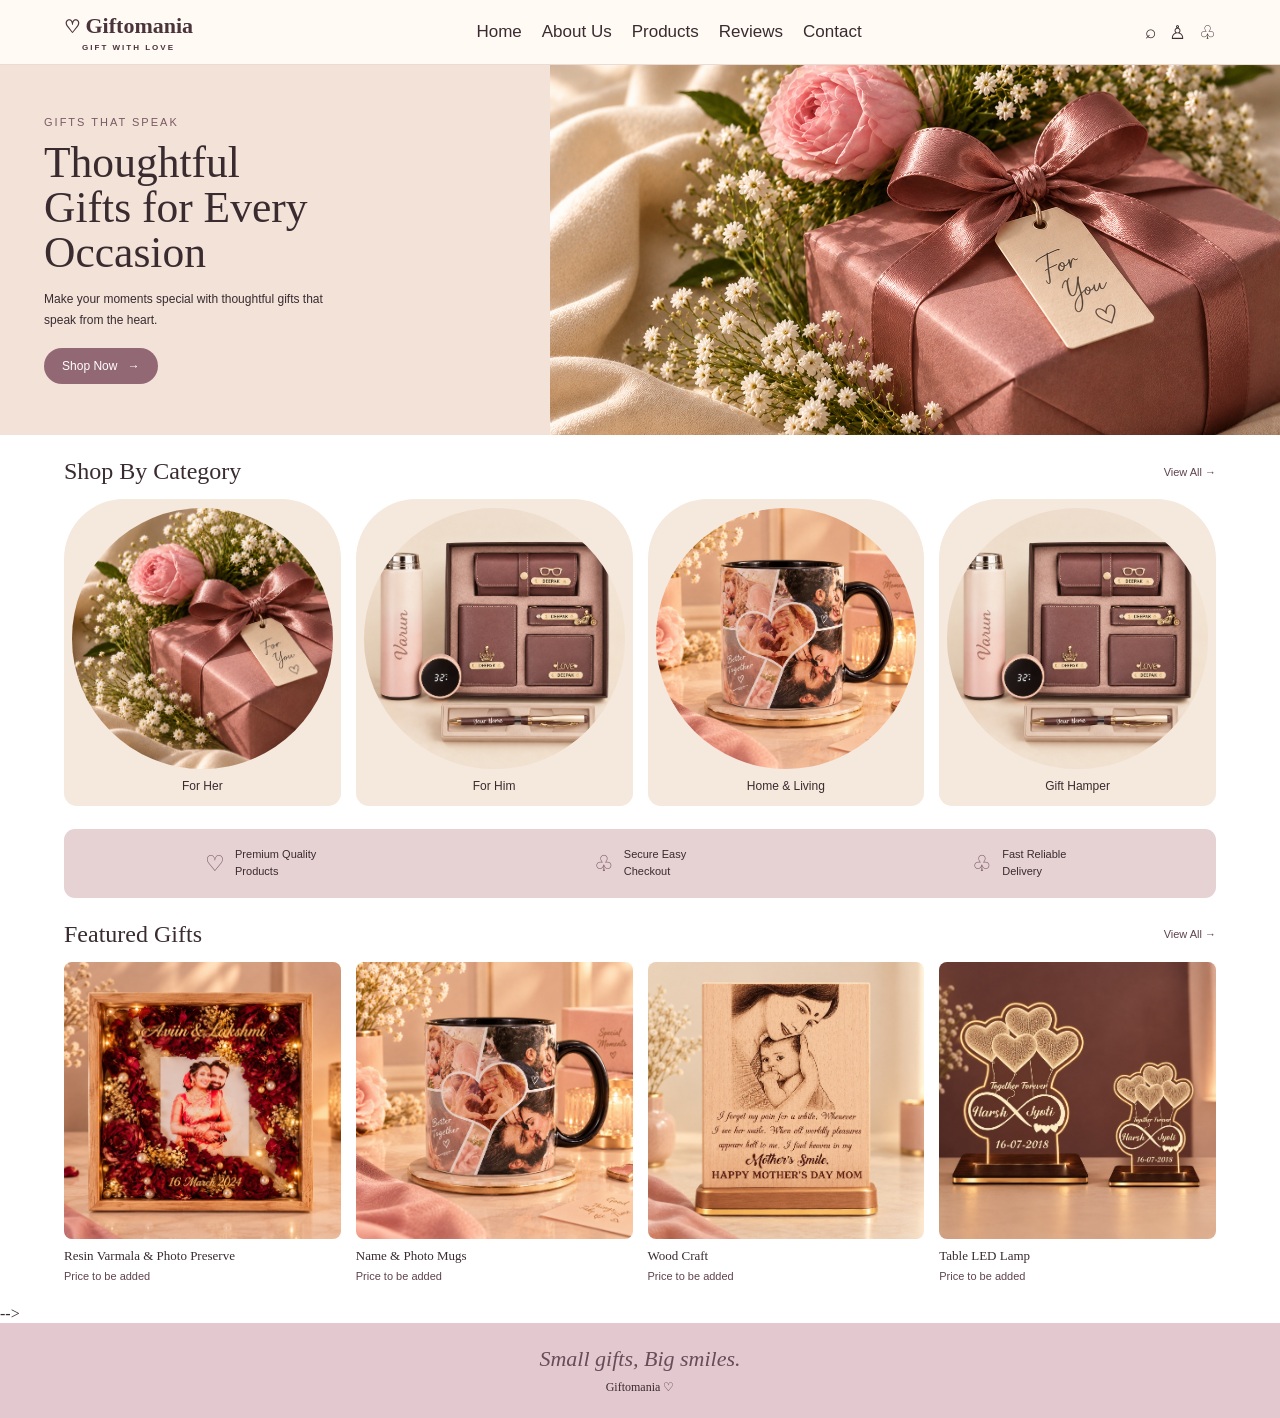
==== index.html @ 01760bbf "Initial commit" ====
<!DOCTYPE html>
<html lang="en">
<head>
    <meta charset="UTF-8">
    <meta name="viewport" content="width=device-width, initial-scale=1.0">
    <title>Giftomania | Thoughtful Gifts</title>
    <link rel="stylesheet" href="asset/image/style.css">
    <style>
        
/* Hero Section */
.hero {
    min-height: 330px;
    display: grid;
    grid-template-columns: 43% 57%;
    background-color: #f2e2d8;
    overflow: hidden;
}

.hero-content {
    padding: 35px 10px 35px 8%;
    align-self: center;
}

.eyebrow {
    margin-bottom: 12px;
    color: #795963;
    font-family: Arial, sans-serif;
    font-size: 11px;
    letter-spacing: 2px;
}

.hero h1 {
    margin-bottom: 14px;
    font-size: clamp(28px, 3.4vw, 46px);
    font-weight: normal;
    line-height: 1.04;
}

.hero-description {
    max-width: 290px;
    margin-bottom: 18px;
    font-family: Arial, sans-serif;
    font-size: 12px;
    line-height: 1.7;
}

.shop-button {
    display: inline-block;
    padding: 11px 18px;
    border-radius: 25px;
    background-color: #936875;
    color: #ffffff;
    font-family: Arial, sans-serif;
    font-size: 12px;
    text-decoration: none;
}

.shop-button:hover {
    background-color: #79515f;
}

.shop-button span {
    margin-left: 7px;
}

.hero-photo {
    height: 370px;
    overflow: hidden;
}

.hero-photo img {
    display: block;
    width: 100%;
    height: 370px;
    object-fit: cover;
    object-position: center;
}

/* Section Headings */
.categories-section,
.products-section {
    padding: 23px 5%;
}

.section-heading {
    display: flex;
    justify-content: space-between;
    align-items: center;
    gap: 10px;
    margin-bottom: 14px;
}

.section-heading h2 {
    font-size: 24px;
    font-weight: normal;
}

.section-heading a {
    color: #60434c;
    font-family: Arial, sans-serif;
    font-size: 11px;
    text-decoration: none;
}

/* Categories */
.categories {
    display: grid;
    grid-template-columns: repeat(4, minmax(0, 1fr));
    gap: 15px;
    width: 100%;
}

.category-card {
    min-width: 0;
    padding: 9px 8px 13px;
    border-radius: 60px 60px 13px 13px;
    background-color: #f5e8dd;
    text-align: center;
}

.category-card img {
    display: block;
    width: 100%;
    aspect-ratio: 1 / 1;
    height: auto;
    margin-bottom: 10px;
    border-radius: 50%;
    object-fit: cover;
}

.category-card h3 {
    font-family: Arial, sans-serif;
    font-size: 12px;
    font-weight: normal;
}

/* Service Benefits */
.benefits {
    display: grid;
    grid-template-columns: repeat(3, 1fr);
    gap: 10px;
    margin: 0 5%;
    padding: 17px 12px;
    border-radius: 11px;
    background-color: #e6d1d3;
}

.benefit {
    display: flex;
    align-items: center;
    justify-content: center;
    gap: 10px;
    font-family: Arial, sans-serif;
    font-size: 11px;
    line-height: 1.6;
}

.benefit span {
    color: #76535e;
    font-size: 22px;
}

/* Featured Gifts Slider */
.products-slider {
    width: 100%;
    overflow: hidden;
}

.products-track {
    display: flex;
    width: max-content;
    animation: giftSlide 24s linear infinite;
}

.products-group {
    display: flex;
    flex-shrink: 0;
    gap: 15px;
    padding-right: 15px;
}

.products-group .product-card {
    flex: 0 0 calc((90vw - 45px) / 4);
    min-width: 0;
}

.product-card {
    min-width: 0;
}

.product-card img {
    display: block;
    width: 100%;
    aspect-ratio: 1 / 1;
    height: auto;
    margin-bottom: 8px;
    border-radius: 8px;
    object-fit: cover;
}

.product-card h3 {
    margin-bottom: 5px;
    font-size: 13px;
    font-weight: normal;
    line-height: 1.4;
}

.price {
    color: #60434c;
    font-family: Arial, sans-serif;
    font-size: 11px;
}

/* Sliding Animation */
@keyframes giftSlide {
    from {
        transform: translateX(0);
    }

    to {
        transform: translateX(-50%);
    }
}

/* Pause when the mouse is over the slider */
.products-slider:hover .products-track {
    animation-play-state: paused;
}

/* Footer */
footer {
    padding: 23px 5%;
    background-color: #e4c8cf;
    text-align: center;
}

.footer-message {
    margin-bottom: 8px;
    color: #684c58;
    font-size: 22px;
    font-style: italic;
}

.footer-brand {
    font-size: 12px;
}


    </style>
</head>

<body>
    <header class="header">
        <a href="#home" class="logo">
            <span>♡</span> Giftomania
            <small>GIFT WITH LOVE</small>
        </a>

        <nav>
            <a href="home.html">Home</a>
            <a href="about.html">About Us</a>
            <a href="products.html">Products</a>
            <a href="reviews.html">Reviews</a>
            <a href="contact.html">Contact</a>
        </nav>

        <div class="header-icons">
            <span>⌕</span>
            <span>♙</span>
            <span>♧</span>
        </div>
    </header>

    <main>
        <section class="hero" id="home">
        
            <div class="hero-content">
                <p class="eyebrow">GIFTS THAT SPEAK</p>

                <h1>
                    Thoughtful<br>
                    Gifts for Every<br>
                    Occasion
                </h1>

                <p class="hero-description">
                    Make your moments special with
                    thoughtful gifts that speak from the heart.
                </p>

                <a href="#products" class="shop-button">
                    Shop Now <span>→</span>
                </a>
            </div>

            <div class="hero-photo">
                <img src="asset/image/image1.png"
                     alt="Pink gift box with golden ribbon and flowers">
            </div>

        </section>

        <!-- Shop By Category -->
        <section class="categories-section" id="about">

            <div class="section-heading">
                <h2>Shop By Category</h2>
                <a href="#products">View All →</a>
            </div>

            <div class="categories">

                <article class="category-card">
                    <img src="asset/image/image1.png" alt="Gifts for her">
                    <h3>For Her</h3>
                </article>

                <article class="category-card">
                    <img src="asset/image/image_3.png"
                         alt="Personalized gift set">
                    <h3>For Him</h3>
                </article>

                <article class="category-card">
                    <img src="asset/image/image_4.png"
                         alt="Decorative photo lamp">
                    <h3>Home & Living</h3>
                </article>

                <article class="category-card">
                    <img src="asset/image/image_3.png" alt="Gift hamper">
                    <h3>Gift Hamper</h3>
                </article>

            </div>
        </section>
        <section class="benefits">

            <div class="benefit">
                <span>♡</span>
                <p>Premium Quality<br>Products</p>
            </div>

            <div class="benefit">
                <span>♧</span>
                <p>Secure Easy<br>Checkout</p>
            </div>

            <div class="benefit">
                <span>♧</span>
                <p>Fast Reliable<br>Delivery</p>
            </div>

        </section>
         <section class="products-section" id="products">

            <div class="section-heading">
                <h2>Featured Gifts</h2>
                <a href="#products">View All →</a>
            </div>

            <div class="products-slider">

                <div class="products-track">
                    <div class="products-group">

                        <article class="product-card">
                            <img src="asset/image/image_7.png"
                                 alt="Resin Varmala and Photo Preserve">
                            <h3>Resin Varmala &amp; Photo Preserve</h3>
                            <p class="price">Price to be added</p>
                        </article>

                        <article class="product-card">
                            <img src="asset/image/image_4.png"
                                 alt="Name and Photo Mugs">
                            <h3>Name &amp; Photo Mugs</h3>
                            <p class="price">Price to be added</p>
                        </article>

                        <article class="product-card">
                            <img src="asset/image/image_5.png"
                                 alt="Wood Craft">
                            <h3>Wood Craft</h3>
                            <p class="price">Price to be added</p>
                        </article>

                        <article class="product-card">
                            <img src="asset/image/image_2.png"
                                 alt="Table LED Lamp">
                            <h3>Table LED Lamp</h3>
                            <p class="price">Price to be added</p>
                        </article>

                    </div>

                    <!-- Second set for continuous sliding -->
                    <div class="products-group" aria-hidden="true">

                        <article class="product-card">
                            <img src="asset/image/image_5.png" alt="">
                            <h3>Resin Varmala &amp; Photo Preserve</h3>
                            <p class="price">Price to be added</p>
                        </article>

                        <article class="product-card">
                            <img src="asset/image/image_4.png" alt="">
                            <h3>Name &amp; Photo Mugs</h3>
                            <p class="price">Price to be added</p>
                        </article>

                        <article class="product-card">
                            <img src="asset/image/image_5.png"
                                 alt="">
                            <h3>Wood Craft</h3>
                            <p class="price">Price to be added</p>
                        </article>

                        <article class="product-card">
                            <img src="asset/image/image_6.png"
                                 alt="">
                            <h3>Table LED Lamp</h3>
                            <p class="price">Price to be added</p>
                        </article>

                    </div>

                </div>
            </div>

        </section> -->

    </main>

    <!-- Footer -->
    <footer id="contact">
        <p class="footer-message">Small gifts, Big smiles.</p>
        <p class="footer-brand">Giftomania ♡</p>
    </footer>

</body>
</html>
---- asset/image/style.css ----
/* Basic Setup */
* {
    margin: 0;
    padding: 0;
    box-sizing: border-box;
}

html {
    scroll-behavior: smooth;
}

body {
    background-color: white;
    color: #392b30;
    font-family: Georgia, "Times New Roman", serif;
    /* width: 90%; */
}

img {
    max-width: 100%;
    height: 100%;
}

/* Header */
.header {
    min-height: 65px;
    padding: 12px 5%;
    display: flex;
    align-items: center;
    justify-content: space-between;
    gap: 20px;
    background-color: #fffaf4;
    border-bottom: 1px solid #eadbd5;
}

.logo {
    color: #4a333b;
    text-decoration: none;
    font-size: 22px;
    font-weight: bold;
    white-space: nowrap;
}

.logo span {
    font-size: 18px;
}

.logo small {
    display: block;
    margin-top: 4px;
    text-align: center;
    font-family: Arial, sans-serif;
    font-size: 8px;
    letter-spacing: 2px;
}

nav {
    display: flex;
    flex-wrap: wrap;
    justify-content: center;
    gap: 20px;
}

nav a {
    color: #392b30;
    font-family: Arial, sans-serif;
    font-size: 17px;
    text-decoration: none;
}

nav a:hover {
    color: #936875;
}

.header-icons {
    display: flex;
    gap: 13px;
    font-size: 19px;
}
/* Tablet */
@media (max-width: 900px) {
    .header {
        flex-wrap: wrap;
        gap: 12px;
    }

    nav {
        order: 3;
        width: 100%;
        justify-content: space-between;
    }

    .hero {
        grid-template-columns: 44% 56%;
    }

    .hero-content {
        padding-left: 7%;
    }

    .categories {
        gap: 8px;
    }

    .category-card {
        padding: 7px 5px 10px;
    }

    .category-card h3 {
        font-size: 10px;
    }

    .products-group {
        gap: 8px;
        padding-right: 8px;
    }

    .products-group .product-card {
        flex-basis: calc((90vw - 24px) / 4);
    }
}

/* Mobile */
@media (max-width: 600px) {
    .header {
        padding: 12px 4%;
    }

    .logo {
        font-size: 19px;
    }

    nav {
        gap: 10px;
    }

    nav a {
        font-size: 10px;
    }

    .header-icons {
        gap: 8px;
        font-size: 16px;
    }

    .hero {
        grid-template-columns: 44% 56%;
        min-height: 190px;
    }

    .hero-content {
        padding: 18px 5px 18px 7%;
    }

    .eyebrow {
        margin-bottom: 8px;
        font-size: 8px;
        letter-spacing: 1px;
    }

    .hero h1 {
        margin-bottom: 8px;
        font-size: clamp(19px, 5.2vw, 29px);
    }

    .hero-description {
        margin-bottom: 10px;
        font-size: 9px;
        line-height: 1.5;
    }

    .shop-button {
        padding: 8px 11px;
        font-size: 9px;
    }

    .hero-photo,
    .hero-photo img {
        height: 190px;
        min-height: 190px;
    }

    .categories-section,
    .products-section {
        padding: 16px 4%;
    }

    .section-heading {
        margin-bottom: 10px;
    }

    .section-heading h2 {
        font-size: 19px;
    }

    .section-heading a {
        font-size: 9px;
    }

    .categories {
        gap: 6px;
    }

    .category-card {
        width: 100%;
        min-width: 0;
        padding: 7px 5px 10px;
    }

    .category-card img {
        margin-bottom: 6px;
    }

    .category-card h3 {
        font-size: 8px;
        line-height: 1.3;
        overflow-wrap: anywhere;
    }

    .benefits {
        gap: 3px;
        margin: 0 4%;
        padding: 10px 4px;
    }

    .benefit {
        gap: 4px;
        font-size: 8px;
        line-height: 1.4;
    }

    .benefit span {
        font-size: 15px;
    }

    .products-group {
        gap: 6px;
        padding-right: 6px;
    }

    .products-group .product-card {
        flex-basis: calc((92vw - 18px) / 4);
    }

    .product-card img {
        margin-bottom: 5px;
        border-radius: 5px;
    }

    .product-card h3 {
        font-size: 9px;
    }

    .price {
        font-size: 8px;
        overflow-wrap: anywhere;
    }

    footer {
        padding: 18px 4%;
    }

    .footer-message {
        font-size: 17px;
    }
}

/* Small Mobile */
@media (max-width: 380px) {
    nav {
        gap: 7px;
    }

    nav a {
        font-size: 9px;
    }

    .hero h1 {
        font-size: 19px;
    }

    .categories {
        gap: 4px;
    }

    .category-card h3 {
        font-size: 7px;
    }

    .benefit {
        font-size: 7px;
    }
}

/* Print-Friendly Price List */
@media print {
    .header,
    .hero,
    .categories-section,
    .benefits,
    footer {
        display: none;
    }

    body {
        background: #ffffff;
        color: #000000;
    }

    .products-section {
        padding: 0;
    }

    .products-slider {
        overflow: visible;
    }

    .products-track {
        display: block;
        width: 100%;
        animation: none;
    }

    .products-group {
        display: block;
        padding: 0;
    }

    .products-group[aria-hidden="true"] {
        display: none;
    }

    .product-card {
        display: flex;
        align-items: center;
        gap: 15px;
        margin-bottom: 12px;
        break-inside: avoid;
    }

    .product-card img {
        width: 70px;
        height: 70px;
    }
}

/* Reduce motion when requested by the device */
@media (prefers-reduced-motion: reduce) {
    .products-track {
        animation: none;
    }
}
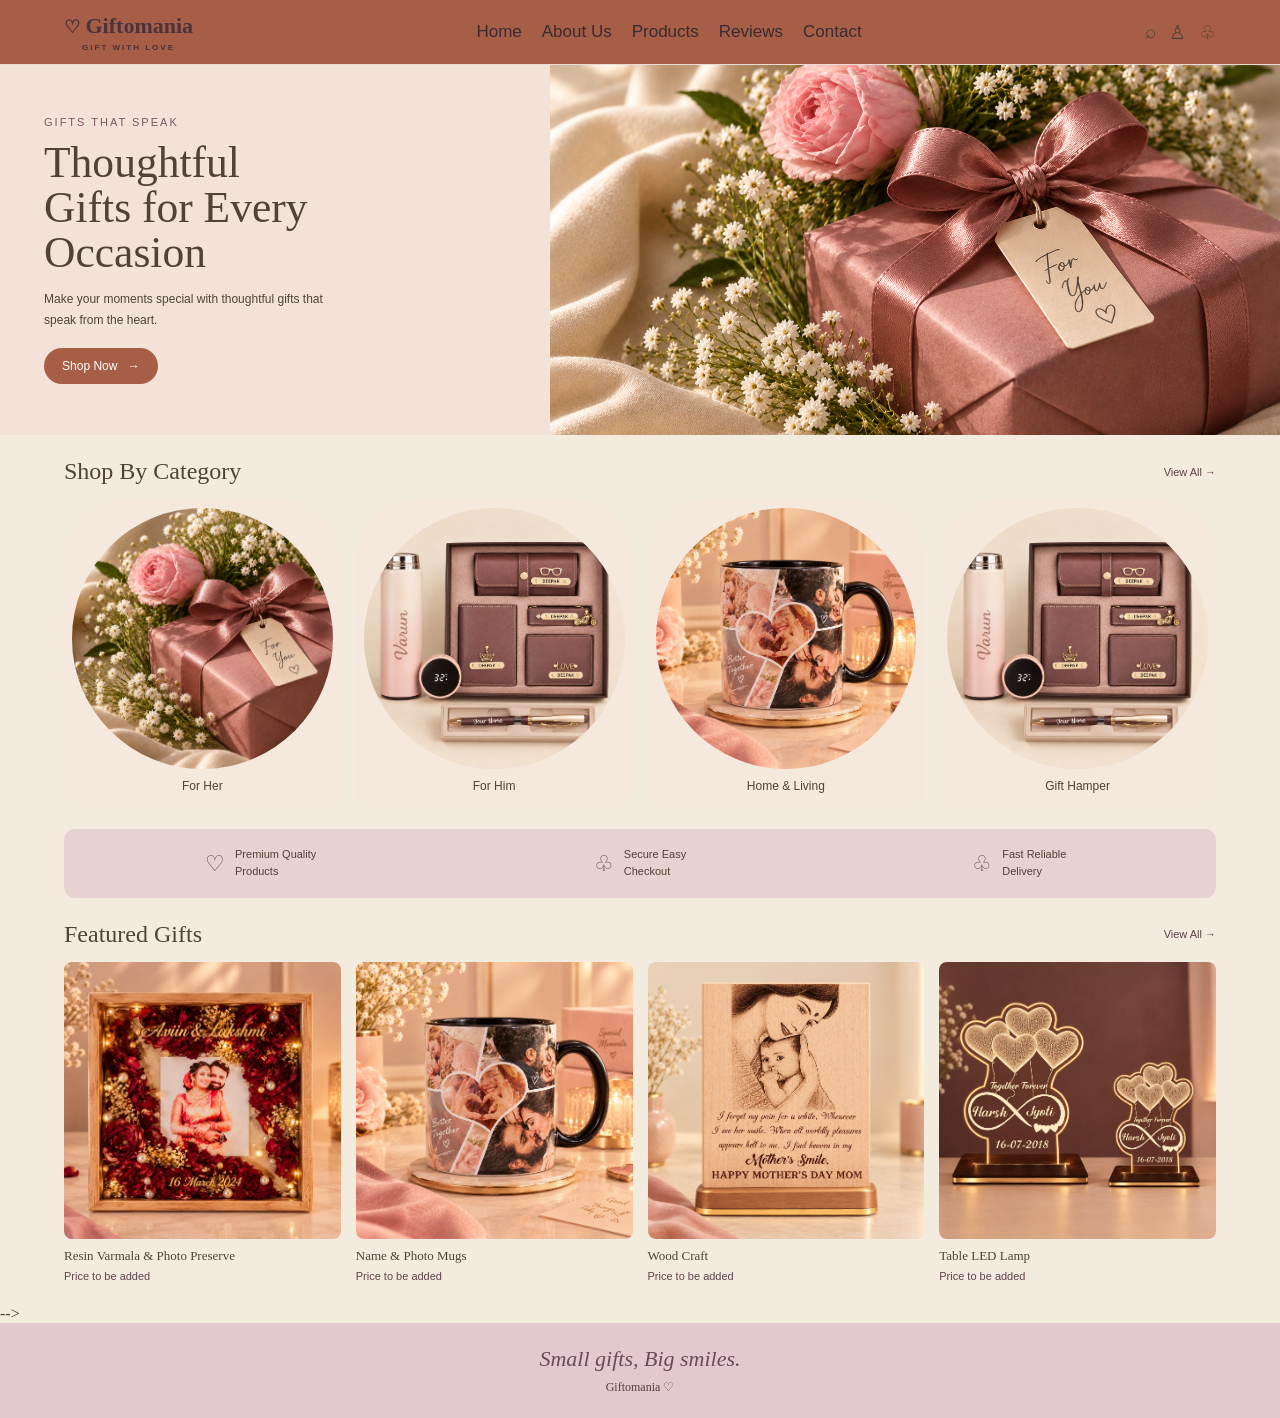
==== commit e6f8da7e: "Update index.html" ====
--- a/index.html
+++ b/index.html
@@ -49,8 +49,8 @@
     display: inline-block;
     padding: 11px 18px;
     border-radius: 25px;
-    background-color: #936875;
-    color: #ffffff;
+    background-color: var(--primary);
+    color: var(--surface);
     font-family: Arial, sans-serif;
     font-size: 12px;
     text-decoration: none;
--- a/asset/image/style.css
+++ b/asset/image/style.css
@@ -5,14 +5,24 @@
     padding: 0;
     box-sizing: border-box;
 }
+:root{
+    --primary:#a65e46;
+    --secondary:#a8b5a;
+    --accent:#514238;
+    --background:#f3ebdd;
+    --surface:#ffffff;
+    --text:#514238;
+    --text-light:#85796d;
+    --border:#ddd0be;
+    
 
 html {
     scroll-behavior: smooth;
 }
 
 body {
-    background-color: white;
-    color: #392b30;
+    background-color: var(--background);
+    color: var(--text);
     font-family: Georgia, "Times New Roman", serif;
     /* width: 90%; */
 }
@@ -30,7 +40,7 @@
     align-items: center;
     justify-content: space-between;
     gap: 20px;
-    background-color: #fffaf4;
+    background-color: var(--primary);
     border-bottom: 1px solid #eadbd5;
 }
 
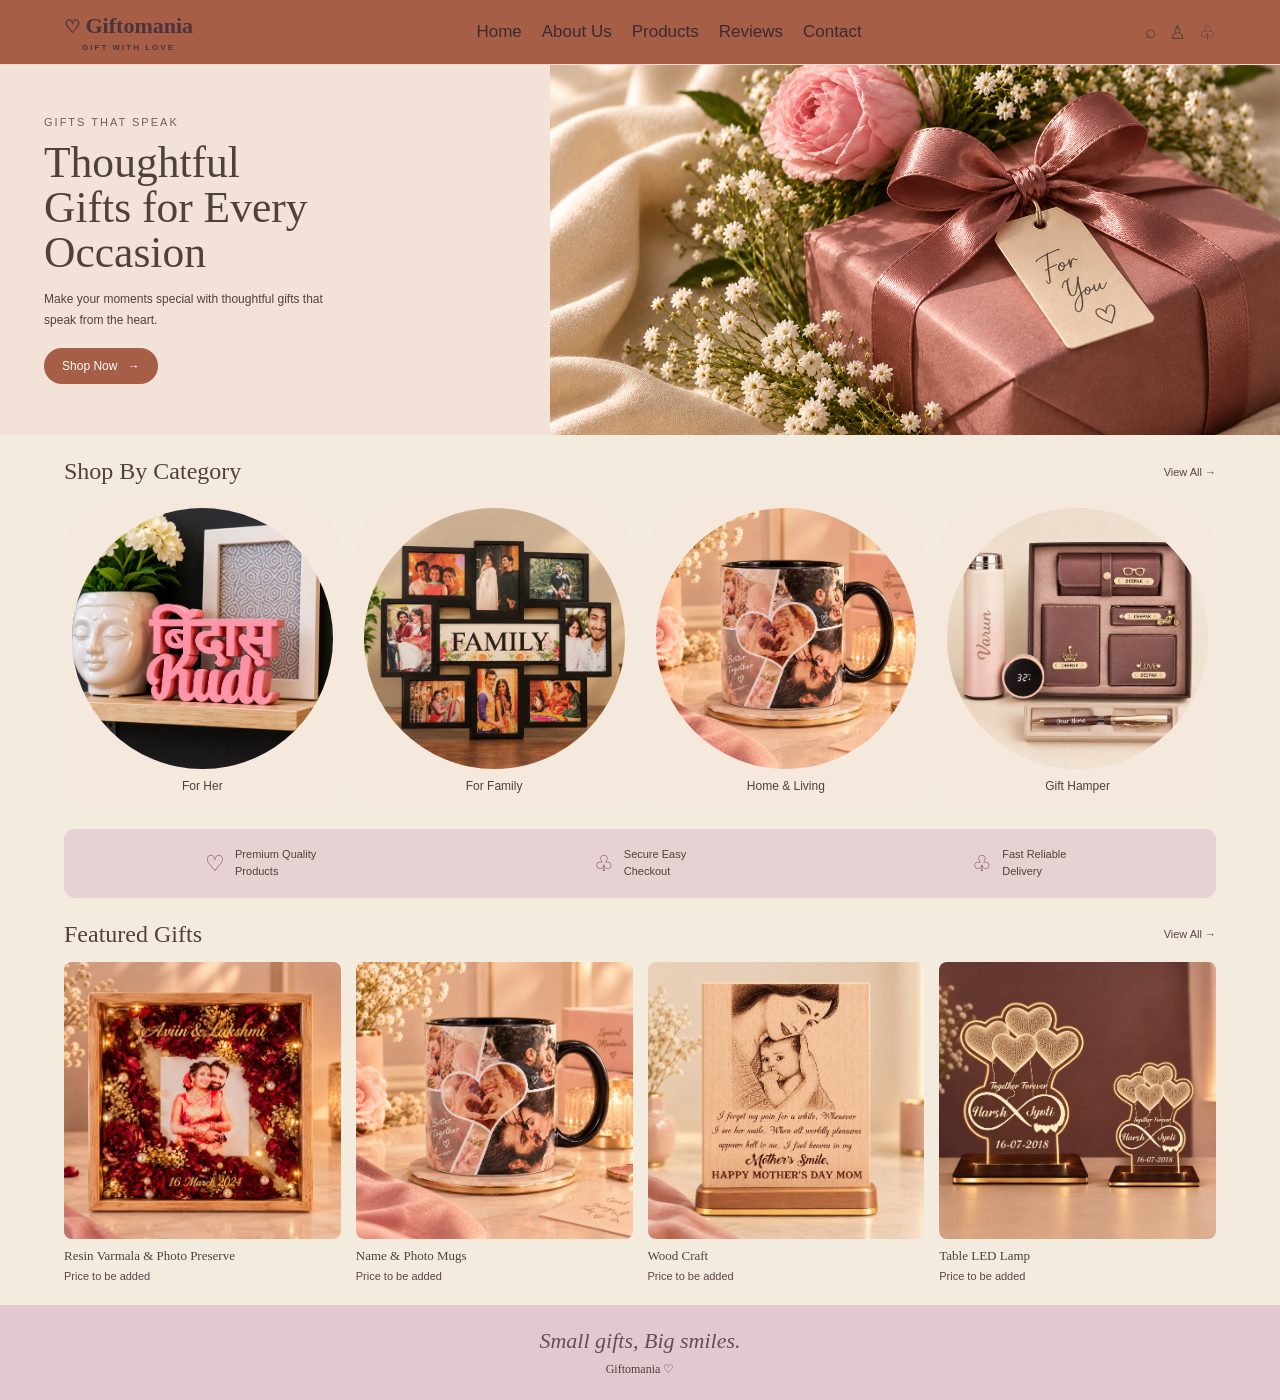
==== commit 4f8529ec: "Updated all website pages" ====
--- a/index.html
+++ b/index.html
@@ -188,6 +188,9 @@
 .product-card {
     min-width: 0;
 }
+a:hover{
+    color: black;
+}
 
 .product-card img {
     display: block;
@@ -312,14 +315,14 @@
             <div class="categories">
 
                 <article class="category-card">
-                    <img src="asset/image/image1.png" alt="Gifts for her">
+                    <img src="asset/image/image19.png" alt="Gifts for her">
                     <h3>For Her</h3>
                 </article>
 
                 <article class="category-card">
-                    <img src="asset/image/image_3.png"
+                    <img src="asset/image/image10.png"
                          alt="Personalized gift set">
-                    <h3>For Him</h3>
+                    <h3>For Family</h3>
                 </article>
 
                 <article class="category-card">
@@ -332,7 +335,6 @@
                     <img src="asset/image/image_3.png" alt="Gift hamper">
                     <h3>Gift Hamper</h3>
                 </article>
-
             </div>
         </section>
         <section class="benefits">
@@ -399,27 +401,27 @@
                     <div class="products-group" aria-hidden="true">
 
                         <article class="product-card">
-                            <img src="asset/image/image_5.png" alt="">
+                            <img src="asset/image/image13.png" alt="Resin Varmala Photo Preserve">
                             <h3>Resin Varmala &amp; Photo Preserve</h3>
                             <p class="price">Price to be added</p>
                         </article>
 
                         <article class="product-card">
-                            <img src="asset/image/image_4.png" alt="">
+                            <img src="asset/image/image_4.png" alt="Photo Mugs">
                             <h3>Name &amp; Photo Mugs</h3>
                             <p class="price">Price to be added</p>
                         </article>
 
                         <article class="product-card">
-                            <img src="asset/image/image_5.png"
-                                 alt="">
+                            <img src="asset/image/image8.png"
+                                 alt="Wood Craft">
                             <h3>Wood Craft</h3>
                             <p class="price">Price to be added</p>
                         </article>
 
                         <article class="product-card">
-                            <img src="asset/image/image_6.png"
-                                 alt="">
+                            <img src="asset/image/image11.png"
+                                 alt="Table LED Lamp">
                             <h3>Table LED Lamp</h3>
                             <p class="price">Price to be added</p>
                         </article>
@@ -429,7 +431,7 @@
                 </div>
             </div>
 
-        </section> -->
+        </section> 
 
     </main>
 
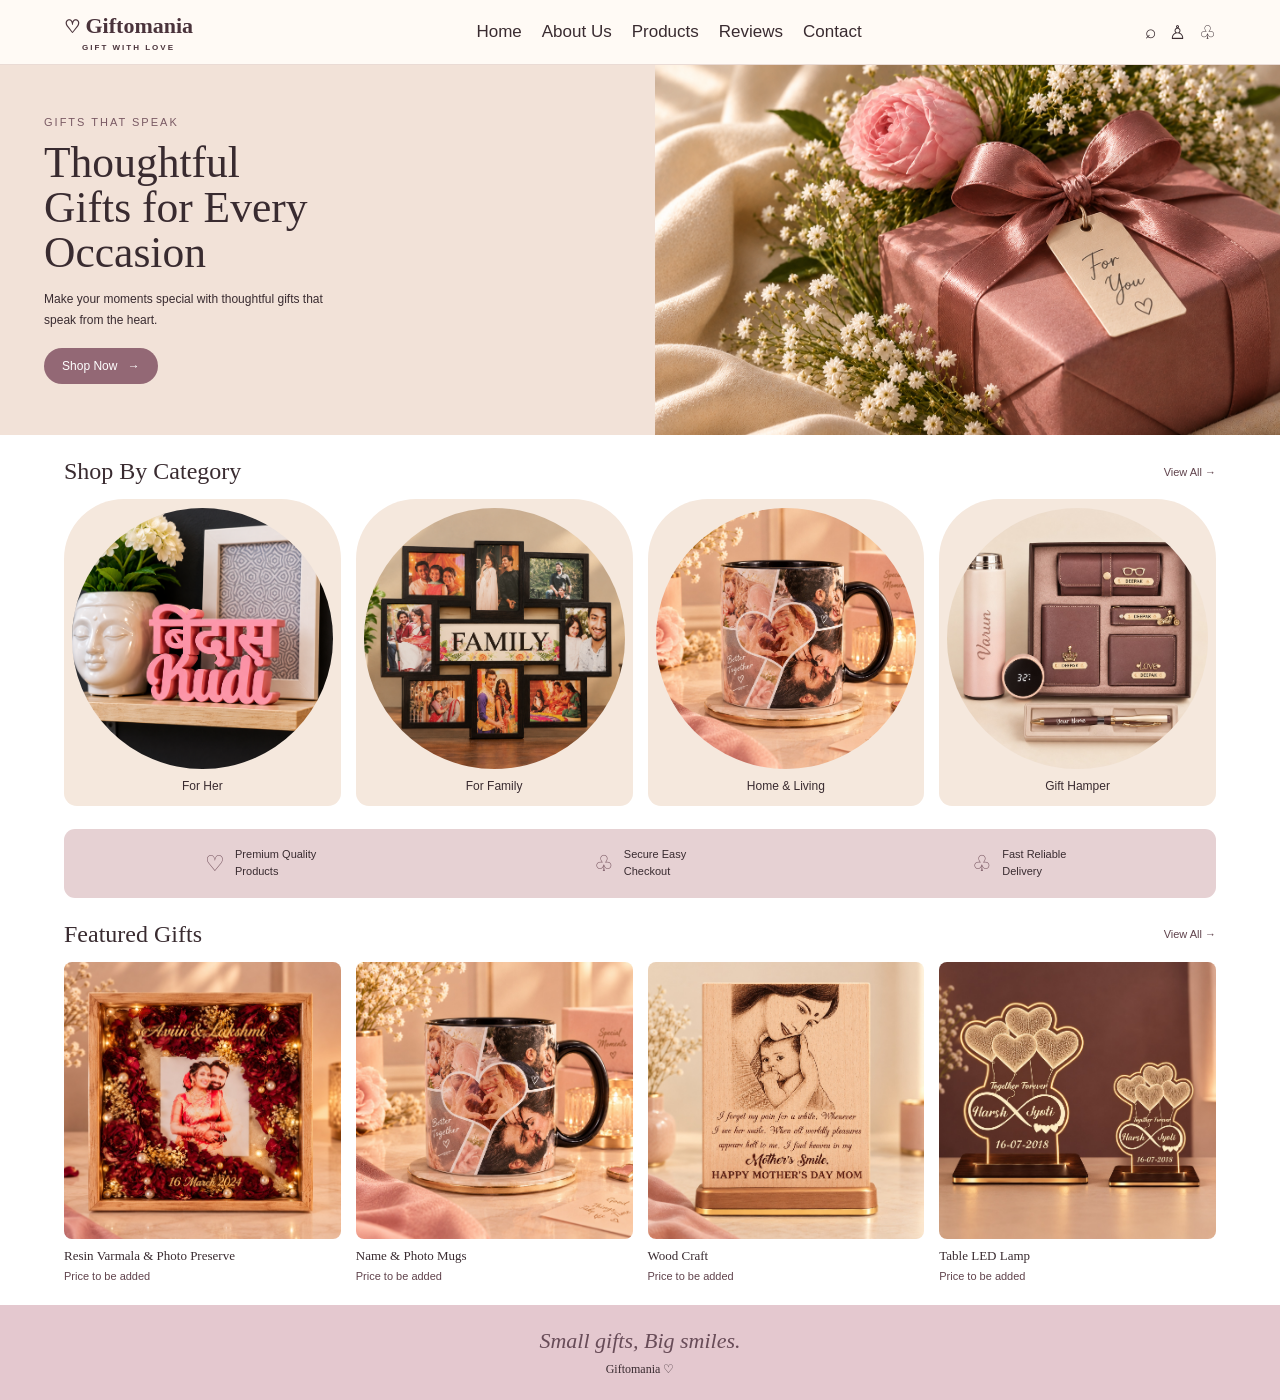
==== commit 19860893: "Updated website" ====
--- a/index.html
+++ b/index.html
@@ -49,8 +49,8 @@
     display: inline-block;
     padding: 11px 18px;
     border-radius: 25px;
-    background-color: var(--primary);
-    color: var(--surface);
+    background-color: #936875;
+    color: #ffffff;
     font-family: Arial, sans-serif;
     font-size: 12px;
     text-decoration: none;
@@ -71,10 +71,11 @@
 
 .hero-photo img {
     display: block;
-    width: 100%;
+    width: 88%;
     height: 370px;
     object-fit: cover;
     object-position: center;
+    margin-left: 105px;
 }
 
 /* Section Headings */
@@ -292,7 +293,7 @@
                     thoughtful gifts that speak from the heart.
                 </p>
 
-                <a href="#products" class="shop-button">
+                <a href="contact.html" class="shop-button">
                     Shop Now <span>→</span>
                 </a>
             </div>
@@ -335,8 +336,10 @@
                     <img src="asset/image/image_3.png" alt="Gift hamper">
                     <h3>Gift Hamper</h3>
                 </article>
+
             </div>
         </section>
+        <div>
         <section class="benefits">
 
             <div class="benefit">
@@ -353,7 +356,7 @@
                 <span>♧</span>
                 <p>Fast Reliable<br>Delivery</p>
             </div>
-
+            </div>
         </section>
          <section class="products-section" id="products">
 
@@ -431,7 +434,7 @@
                 </div>
             </div>
 
-        </section> 
+        </section>  
 
     </main>
 
--- a/asset/image/style.css
+++ b/asset/image/style.css
@@ -6,23 +6,27 @@
     box-sizing: border-box;
 }
 :root{
-    --primary:#a65e46;
-    --secondary:#a8b5a;
-    --accent:#514238;
-    --background:#f3ebdd;
+    --primary:#8b5e5a;
+    --secondary:#d9a5a0;
+    --accent:#d9a5a0;
+    --background:#fffaf5;
     --surface:#ffffff;
-    --text:#514238;
-    --text-light:#85796d;
-    --border:#ddd0be;
-    
+    --text:#3d2927;
+    --text-light:#8a706c;
+    --border:#ead8d3;
+    --shadow:0 4px 15px rgba(90,53,50,0.10);
+    --pink-light:#f5e3e0;
+    --cream:#fff1e9;
+    --brown-dark:#402724;
+}
 
 html {
     scroll-behavior: smooth;
 }
 
 body {
-    background-color: var(--background);
-    color: var(--text);
+    background-color: white;
+    color: #392b30;
     font-family: Georgia, "Times New Roman", serif;
     /* width: 90%; */
 }
@@ -40,7 +44,8 @@
     align-items: center;
     justify-content: space-between;
     gap: 20px;
-    background-color: var(--primary);
+    background-color: #fffaf4;
+     background-color: var(--background);
     border-bottom: 1px solid #eadbd5;
 }
 
@@ -70,6 +75,7 @@
     flex-wrap: wrap;
     justify-content: center;
     gap: 20px;
+    
 }
 
 nav a {
